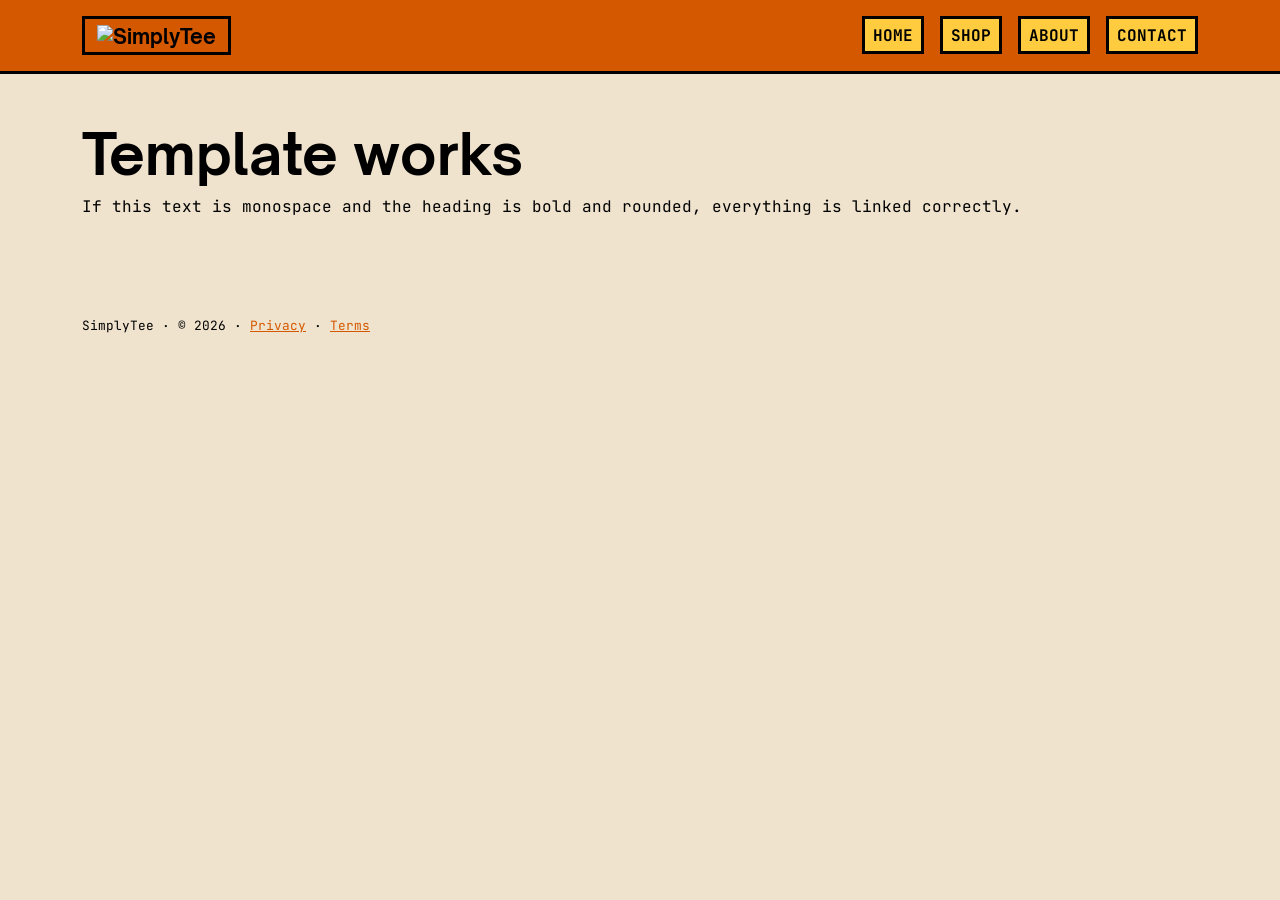
==== index.html @ 86fac99c "Add shared navbar, footer, and brand styles" ====
<!DOCTYPE html>
<html lang="en">
<head>
  <meta charset="UTF-8">
  <meta name="viewport" content="width=device-width, initial-scale=1.0">
  <title>SimplyTee | Simple T-Shirts for Everyday Life</title>
  <link rel="icon" type="image/svg+xml" href="images/favicon.svg">

  <link href="https://cdn.jsdelivr.net/npm/bootstrap@5.3.3/dist/css/bootstrap.min.css" rel="stylesheet">

  <link rel="preconnect" href="https://fonts.googleapis.com">
  <link rel="preconnect" href="https://fonts.gstatic.com" crossorigin>
  <link href="https://fonts.googleapis.com/css2?family=JetBrains+Mono:wght@400;700&family=Libre+Baskerville&display=swap" rel="stylesheet">

  <link rel="stylesheet" href="css/styles.css">
</head>
<body>

  <!-- NAVBAR: same on every page -->
  <nav class="navbar navbar-expand-lg">
    <div class="container">
      <a class="navbar-brand" href="index.html">
        <img src="images/logo-color.svg" alt="SimplyTee">
      </a>
      <button class="navbar-toggler" type="button" data-bs-toggle="collapse" data-bs-target="#mainNav" aria-controls="mainNav" aria-expanded="false" aria-label="Toggle navigation">
        <span class="navbar-toggler-icon"></span>
      </button>
      <div class="collapse navbar-collapse" id="mainNav">
        <ul class="navbar-nav ms-auto">
          <li class="nav-item"><a class="nav-link" href="index.html">Home</a></li>
          <li class="nav-item"><a class="nav-link" href="index.html#shop">Shop</a></li>
          <li class="nav-item"><a class="nav-link" href="index.html#about">About</a></li>
          <li class="nav-item"><a class="nav-link" href="contact.html">Contact</a></li>
        </ul>
      </div>
    </div>
  </nav>

  <!-- PAGE CONTENT GOES HERE -->
  <main class="container py-5">
    <h1>Template works</h1>
    <p>If this text is monospace and the heading is bold and rounded, everything is linked correctly.</p>
  </main>

  <!-- FOOTER: same on every page -->
  <footer>
    <div class="container">
      SimplyTee · © 2026 · <a href="privacy.html">Privacy</a> · <a href="terms.html">Terms</a>
    </div>
  </footer>

  <script src="https://cdn.jsdelivr.net/npm/bootstrap@5.3.3/dist/js/bootstrap.bundle.min.js"></script>
  <script src="js/script.js"></script>
</body>
</html>
---- css/styles.css ----
/* ===== Fonts ===== */
@font-face {
  font-family: "Open Sauce One";
  src: url("../fonts/opensauceone-bold.ttf") format("truetype");
  font-weight: 700;
  font-display: swap;
}

/* ===== Brand tokens ===== */
:root {
  --st-yellow: #FFCC40;
  --st-cream: #EFE3CE;
  --st-orange: #D45800;
  --st-brown: #5E2A1E; /* REPLACE with real hex from Figma */
  --st-black: #000000;

  --font-heading: "Open Sauce One", "Helvetica Neue", Arial, sans-serif;
  --font-body: "JetBrains Mono", monospace;
  --font-accent: "Libre Baskerville", Georgia, serif;

  --st-border: 3px solid var(--st-black);
}

/* ===== Base ===== */
body {
  background-color: var(--st-cream);
  color: var(--st-black);
  font-family: var(--font-body);
  line-height: 1.6;
}

h1, h2, h3, h4, h5, h6, .navbar-brand {
  font-family: var(--font-heading);
  font-weight: 700;
  line-height: 1.15;
}

h1 { font-size: clamp(2rem, 6vw, 3.5rem); }
h2 { font-size: clamp(1.6rem, 4.5vw, 2.5rem); }

.accent-text {
  font-family: var(--font-accent);
}

a {
  color: var(--st-orange);
}

/* ===== Background helpers ===== */
.bg-st-yellow { background-color: var(--st-yellow); }
.bg-st-orange { background-color: var(--st-orange); color: var(--st-cream); }
.bg-st-brown  { background-color: var(--st-brown);  color: var(--st-cream); }
.bg-st-black  { background-color: var(--st-black);  color: var(--st-cream); }

/* Bordered boxes, matches the brand kit look */
.st-box {
  border: var(--st-border);
  padding: 1.5rem;
}

/* ===== Buttons with folded corner ===== */
.btn-st-primary,
.btn-st-secondary {
  position: relative;
  font-family: var(--font-body);
  font-size: 1.1rem;
  padding: 0.6rem 2.75rem 0.6rem 1.5rem;
  border: var(--st-border);
  border-radius: 0;
  clip-path: polygon(0 0, calc(100% - 22px) 0, 100% 22px, 100% 100%, 0 100%);
  transition: transform 0.15s ease;
}

.btn-st-primary::after,
.btn-st-secondary::after {
  content: "";
  position: absolute;
  top: 0;
  right: 0;
  width: 22px;
  height: 22px;
  background: linear-gradient(225deg, transparent 50%, var(--st-cream) 50%);
}

.btn-st-primary {
  background-color: var(--st-yellow);
  color: var(--st-black);
  text-transform: uppercase;
  font-weight: 700;
}

.btn-st-secondary {
  background-color: var(--st-orange);
  color: var(--st-black);
}

.btn-st-primary:hover,
.btn-st-secondary:hover {
  transform: translateY(-2px);
}

/* ===== Navbar ===== */
.navbar {
  background-color: var(--st-orange);
  border-bottom: var(--st-border);
  padding: 1rem 0;
}

.navbar-brand {
  background-color: var(#D45800);
  border: var(--st-border);
  padding: 0.25rem 0.75rem;
}

.navbar-brand img {
  height: 40px;
}

.navbar .nav-link {
  background-color: var(--st-yellow);
  border: var(--st-border);
  color: var(--st-black);
  font-family: var(--font-body);
  font-weight: 700;
  text-transform: uppercase;
  padding: 0.2rem 0.75rem;
  margin-left: 1rem;
}

.navbar .nav-link:hover,
.navbar .nav-link.active {
  background-color: var(--st-cream);
  color: var(--st-black);
}

.navbar-toggler {
  background-color: var(--st-yellow);
  border: var(--st-border);
  border-radius: 0;
}

@media (max-width: 991.98px) {
  .navbar .nav-link {
    margin: 0.75rem 0 0;
    text-align: center;
  }
}
/* ===== Forms ===== */
.form-control {
  font-family: var(--font-body);
  border: var(--st-border);
  border-radius: 0;
  background-color: #fff;
}

.form-control:focus {
  border-color: var(--st-orange);
  box-shadow: 0 0 0 3px rgba(212, 88, 0, 0.3);
}

/* ===== Footer ===== */
footer {
  background-color: var(--st-cream);
  color: var(--st-black);
  font-size: 0.8rem;
  padding: 2rem 0;
}

footer a {
  color: var(--st-orange);
}
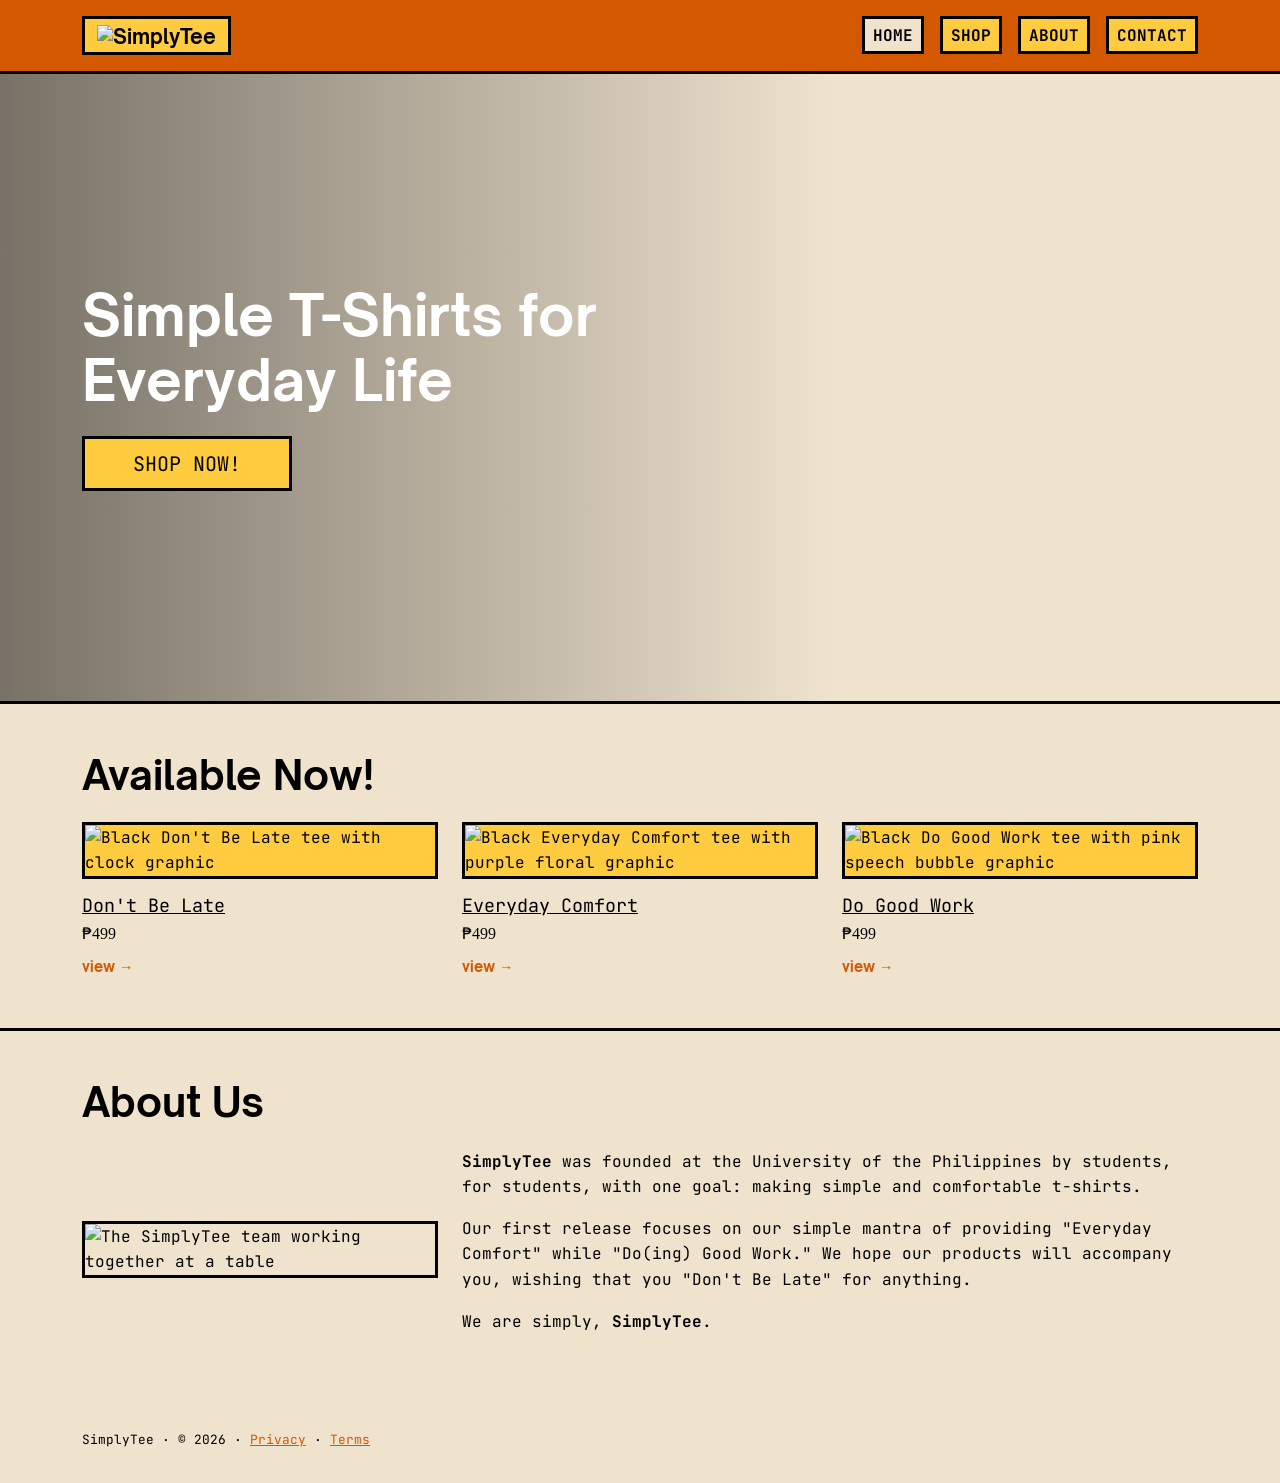
==== commit 4bae6a03: "feat: build SimplyTee homepage" ====
--- a/index.html
+++ b/index.html
@@ -27,7 +27,7 @@
       </button>
       <div class="collapse navbar-collapse" id="mainNav">
         <ul class="navbar-nav ms-auto">
-          <li class="nav-item"><a class="nav-link" href="index.html">Home</a></li>
+          <li class="nav-item"><a class="nav-link active" aria-current="page" href="index.html">Home</a></li>
           <li class="nav-item"><a class="nav-link" href="index.html#shop">Shop</a></li>
           <li class="nav-item"><a class="nav-link" href="index.html#about">About</a></li>
           <li class="nav-item"><a class="nav-link" href="contact.html">Contact</a></li>
@@ -37,11 +37,70 @@
   </nav>
 
   <!-- PAGE CONTENT GOES HERE -->
-  <main class="container py-5">
-    <h1>Template works</h1>
-    <p>If this text is monospace and the heading is bold and rounded, everything is linked correctly.</p>
-  </main>
+ <main>
 
+  <!-- HERO -->
+  <section class="hero">
+    <div class="container">
+      <h1>Simple T-Shirts for Everyday Life</h1>
+      <a href="#shop" class="btn btn-st-shop mt-3">Shop Now!</a>
+    </div>
+  </section>
+
+  <!-- AVAILABLE NOW -->
+  <section id="shop" class="home-section section-divider">
+    <div class="container">
+      <h2 class="mb-4">Available Now!</h2>
+      <div class="row g-4">
+
+        <div class="col-12 col-md-4">
+          <div class="product-card">
+            <img src="images/shirt-dont-be-late.png" alt="Black Don't Be Late tee with clock graphic">
+            <a href="shirt1.html" class="product-name">Don't Be Late</a>
+            <p class="product-price">₱499</p>
+            <a href="shirt1.html" class="view-link">view →</a>
+          </div>
+        </div>
+
+        <div class="col-12 col-md-4">
+          <div class="product-card">
+            <img src="images/shirt-everyday-comfort.png" alt="Black Everyday Comfort tee with purple floral graphic">
+            <a href="shirt2.html" class="product-name">Everyday Comfort</a>
+            <p class="product-price">₱499</p>
+            <a href="shirt2.html" class="view-link">view →</a>
+          </div>
+        </div>
+
+        <div class="col-12 col-md-4">
+          <div class="product-card">
+            <img src="images/shirt-do-good-work.png" alt="Black Do Good Work tee with pink speech bubble graphic">
+            <a href="shirt3.html" class="product-name">Do Good Work</a>
+            <p class="product-price">₱499</p>
+            <a href="shirt3.html" class="view-link">view →</a>
+          </div>
+        </div>
+
+      </div>
+    </div>
+  </section>
+  <!-- ABOUT US -->
+  <section id="about" class="home-section">
+    <div class="container">
+      <h2 class="mb-4">About Us</h2>
+      <div class="row g-4 align-items-center">
+        <div class="col-12 col-md-4">
+          <img src="images/about.jpg" class="img-fluid about-img" alt="The SimplyTee team working together at a table">
+        </div>
+        <div class="col-12 col-md-8">
+          <p><strong>SimplyTee</strong> was founded at the University of the Philippines by students, for students, with one goal: making simple and comfortable t-shirts.</p>
+          <p>Our first release focuses on our simple mantra of providing "Everyday Comfort" while "Do(ing) Good Work." We hope our products will accompany you, wishing that you "Don't Be Late" for anything.</p>
+          <p>We are simply, <strong>SimplyTee</strong>.</p>
+        </div>
+      </div>
+    </div>
+  </section>
+
+</main>
   <!-- FOOTER: same on every page -->
   <footer>
     <div class="container">
--- a/css/styles.css
+++ b/css/styles.css
@@ -107,7 +107,7 @@
 }
 
 .navbar-brand {
-  background-color: var(#D45800);
+  background-color: var(--st-yellow);
   border: var(--st-border);
   padding: 0.25rem 0.75rem;
 }
@@ -168,4 +168,76 @@
 
 footer a {
   color: var(--st-orange);
+}
+/* ===== Homepage ===== */
+.hero {
+  background:
+    linear-gradient(90deg, rgba(0, 0, 0, 0.5) 0%, rgba(0, 0, 0, 0) 65%),
+    url("../images/hero.jpg") center / cover no-repeat;
+  min-height: 70vh;
+  display: flex;
+  align-items: center;
+  border-bottom: var(--st-border);
+}
+
+.hero h1 {
+  color: #fff;
+  max-width: 16ch;
+}
+
+.btn-st-shop {
+  background-color: var(--st-yellow);
+  color: var(--st-black);
+  border: var(--st-border);
+  border-radius: 0;
+  font-family: var(--font-body);
+  font-size: 1.25rem;
+  text-transform: uppercase;
+  padding: 0.6rem 3rem;
+}
+
+.btn-st-shop:hover {
+  background-color: var(--st-cream);
+  color: var(--st-black);
+  border: var(--st-border);
+}
+
+.home-section {
+  padding: 3rem 0;
+}
+
+.section-divider {
+  border-bottom: var(--st-border);
+}
+
+.product-card img {
+  width: 100%;
+  aspect-ratio: 1 / 1;
+  object-fit: contain;
+  background-color: var(--st-yellow);
+  border: var(--st-border);
+  margin-bottom: 0.75rem;
+}
+
+.product-name {
+  display: block;
+  color: var(--st-black);
+  font-size: 1.15rem;
+  text-decoration: underline;
+}
+
+.product-price {
+  font-family: var(--font-accent);
+  margin-bottom: 0.5rem;
+}
+
+.view-link {
+  font-family: var(--font-heading);
+  font-weight: 700;
+  font-size: 0.9rem;
+  text-decoration: none;
+}
+
+.about-img {
+  border: var(--st-border);
 }
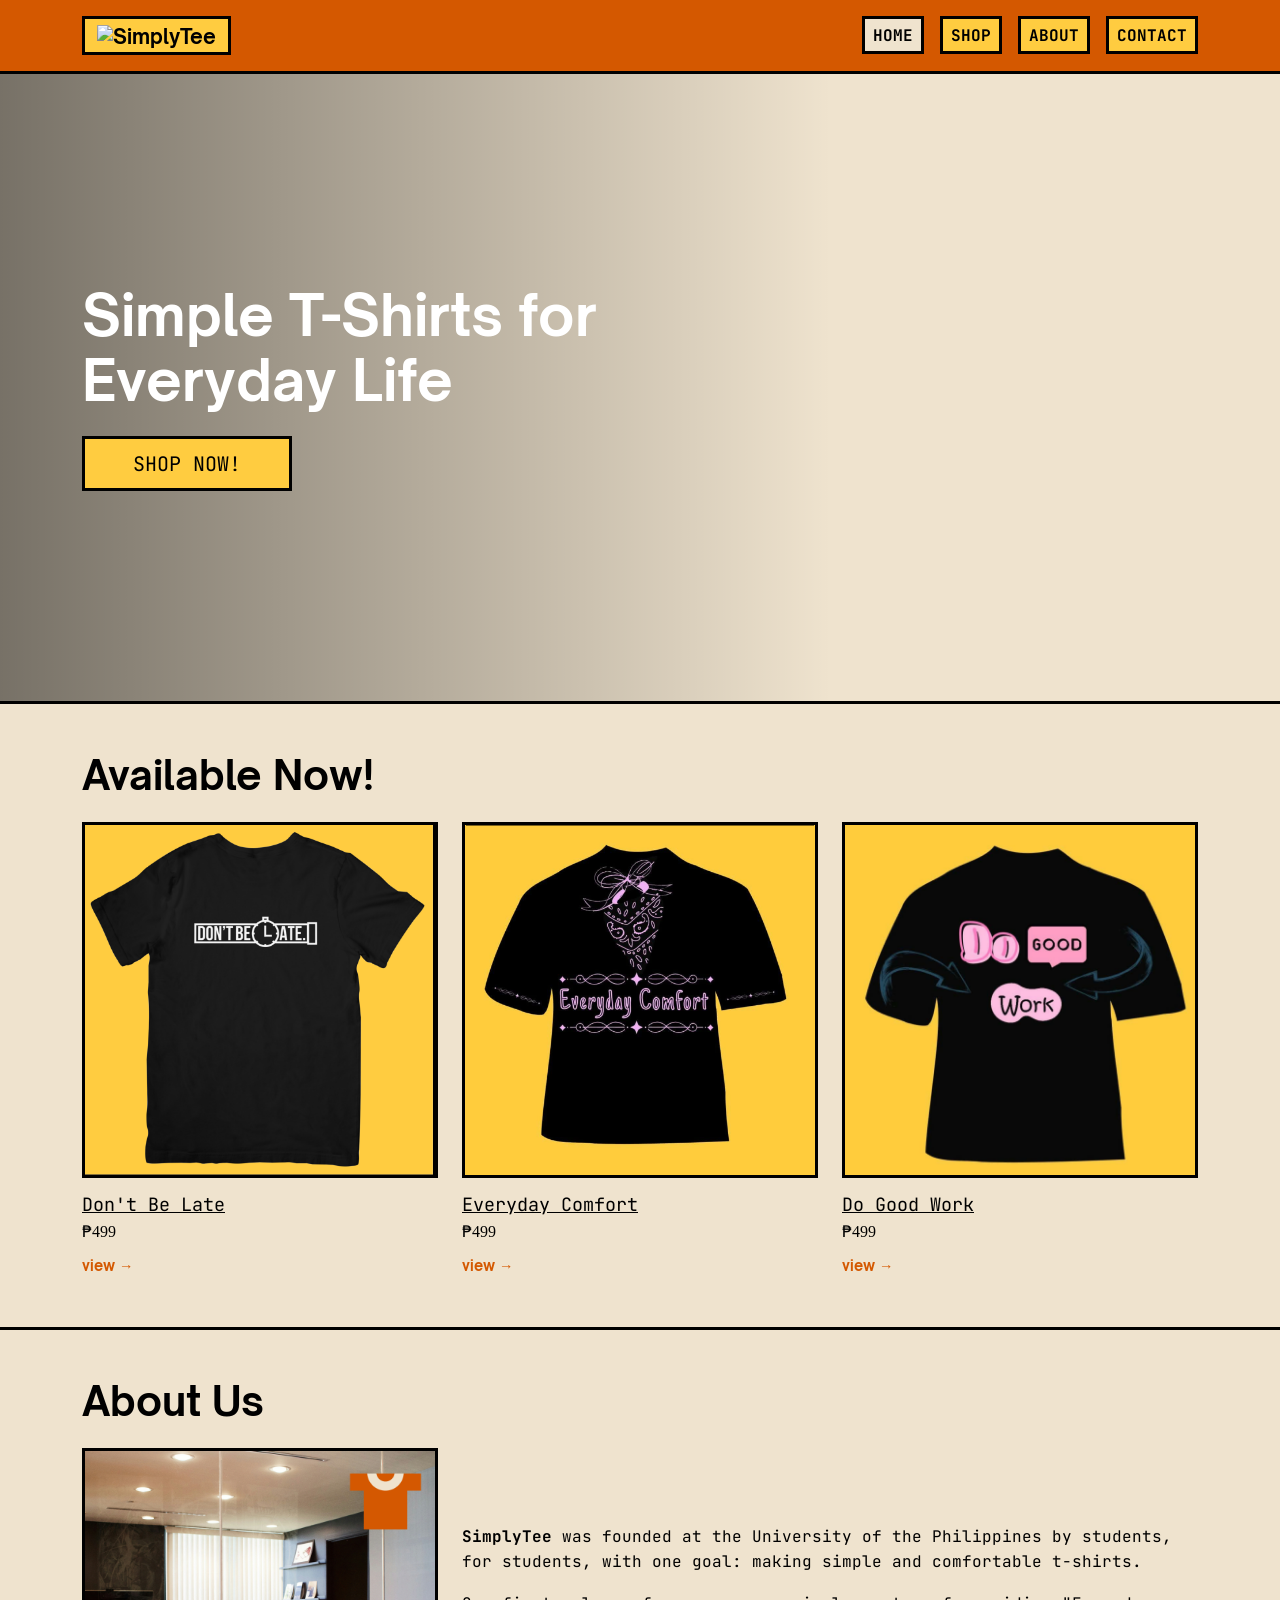
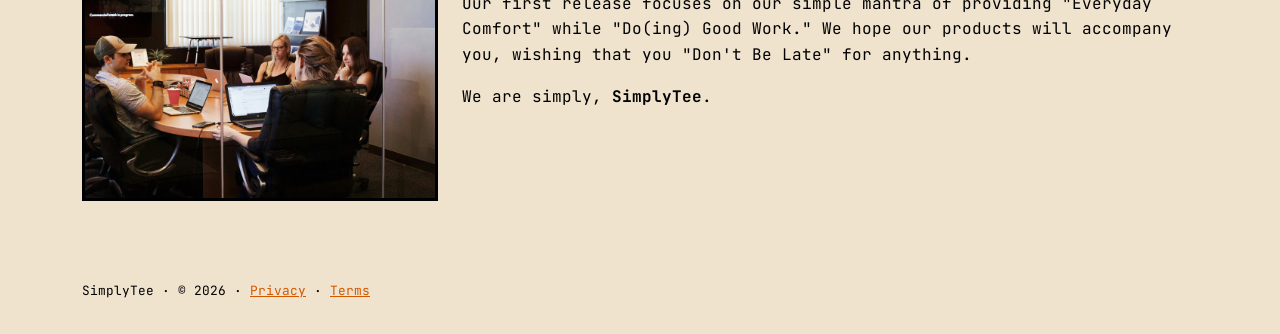
==== commit 2eb1b04c: "Add Privacy Policy page with detailed information on data handling practices" ====
--- a/index.html
+++ b/index.html
@@ -89,7 +89,7 @@
       <h2 class="mb-4">About Us</h2>
       <div class="row g-4 align-items-center">
         <div class="col-12 col-md-4">
-          <img src="images/about.jpg" class="img-fluid about-img" alt="The SimplyTee team working together at a table">
+          <img src="images/about.png" class="img-fluid about-img" alt="The SimplyTee team working together at a table">
         </div>
         <div class="col-12 col-md-8">
           <p><strong>SimplyTee</strong> was founded at the University of the Philippines by students, for students, with one goal: making simple and comfortable t-shirts.</p>
--- a/css/styles.css
+++ b/css/styles.css
@@ -240,4 +240,75 @@
 
 .about-img {
   border: var(--st-border);
+}
+/* ===== Product pages ===== */
+.product-img {
+  width: 100%;
+  aspect-ratio: 1 / 1;
+  object-fit: contain;
+  background-color: var(--st-yellow);
+  border: var(--st-border);
+}
+
+.st-select {
+  background-color: var(--st-yellow);
+  border: var(--st-border);
+  border-radius: 0;
+  font-family: var(--font-body);
+  font-weight: 700;
+  max-width: 280px;
+}
+
+.st-qty {
+  background-color: var(--st-yellow);
+  border: var(--st-border);
+  border-radius: 0;
+  font-family: var(--font-body);
+  width: 110px;
+}
+
+.btn-st-order {
+  background-color: var(--st-orange);
+  color: var(--st-black);
+  border: var(--st-border);
+  border-radius: 0;
+  font-family: var(--font-body);
+  font-weight: 700;
+  text-transform: uppercase;
+  padding: 0.5rem 2.5rem;
+}
+
+.btn-st-order:hover {
+  background-color: var(--st-yellow);
+  color: var(--st-black);
+  border: var(--st-border);
+}
+
+.order-feedback {
+  min-height: 1.5rem;
+  font-weight: 700;
+}
+
+.section-label {
+  text-transform: uppercase;
+  margin-bottom: 0.25rem;
+}
+
+/* ===== Contact page ===== */
+.contact-img {
+  border: var(--st-border);
+}
+
+.contact-info a {
+  color: var(--st-black);
+}
+
+/* ===== Privacy and Terms ===== */
+.legal-page {
+  max-width: 80ch;
+}
+
+.last-updated {
+  font-size: 0.8rem;
+  margin-bottom: 1.5rem;
 }
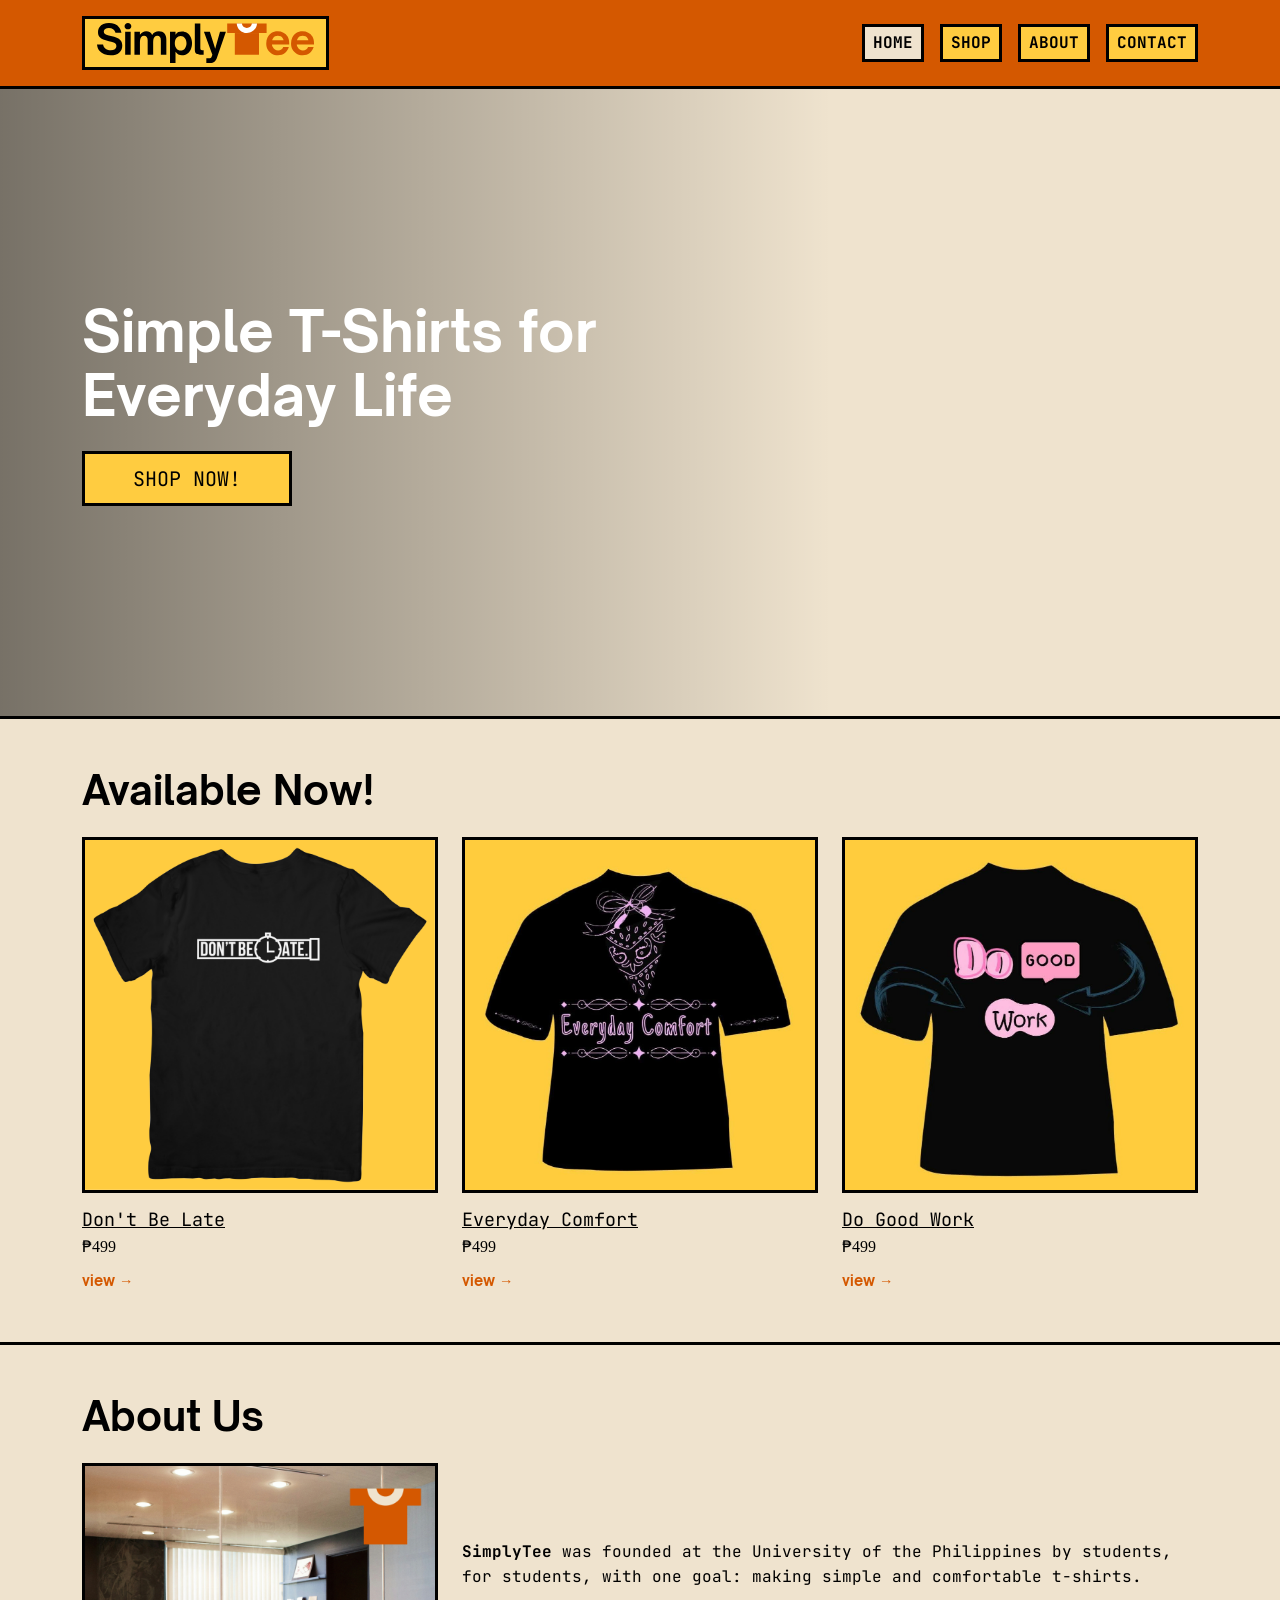
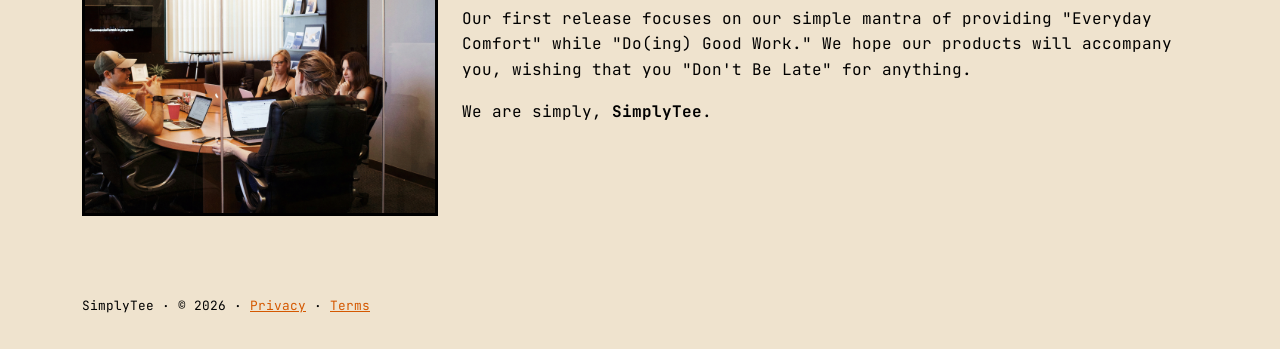
==== commit 71aad317: "Added image links" ====
--- a/index.html
+++ b/index.html
@@ -48,14 +48,14 @@
   </section>
 
   <!-- AVAILABLE NOW -->
-  <section id="shop" class="home-section section-divider">
+   <section id="shop" class="home-section section-divider">
     <div class="container">
       <h2 class="mb-4">Available Now!</h2>
       <div class="row g-4">
 
         <div class="col-12 col-md-4">
           <div class="product-card">
-            <img src="images/shirt-dont-be-late.png" alt="Black Don't Be Late tee with clock graphic">
+            <a href="shirt1.html"><img src="images/shirt-dont-be-late.png" alt="Black Don't Be Late tee with watchgraphic"></a>
             <a href="shirt1.html" class="product-name">Don't Be Late</a>
             <p class="product-price">₱499</p>
             <a href="shirt1.html" class="view-link">view →</a>
@@ -64,7 +64,7 @@
 
         <div class="col-12 col-md-4">
           <div class="product-card">
-            <img src="images/shirt-everyday-comfort.png" alt="Black Everyday Comfort tee with purple floral graphic">
+            <a href="shirt2.html"><img src="images/shirt-everyday-comfort.png" alt="Black Everyday Comfort tee with purple floral graphic"></a>
             <a href="shirt2.html" class="product-name">Everyday Comfort</a>
             <p class="product-price">₱499</p>
             <a href="shirt2.html" class="view-link">view →</a>
@@ -73,7 +73,7 @@
 
         <div class="col-12 col-md-4">
           <div class="product-card">
-            <img src="images/shirt-do-good-work.png" alt="Black Do Good Work tee with pink speech bubble graphic">
+            <a href="shirt3.html"><img src="images/shirt-do-good-work.png" alt="Black Do Good Work tee with pink speech bubble graphic"></a>
             <a href="shirt3.html" class="product-name">Do Good Work</a>
             <p class="product-price">₱499</p>
             <a href="shirt3.html" class="view-link">view →</a>
@@ -111,4 +111,4 @@
   <script src="https://cdn.jsdelivr.net/npm/bootstrap@5.3.3/dist/js/bootstrap.bundle.min.js"></script>
   <script src="js/script.js"></script>
 </body>
-</html>+</html>
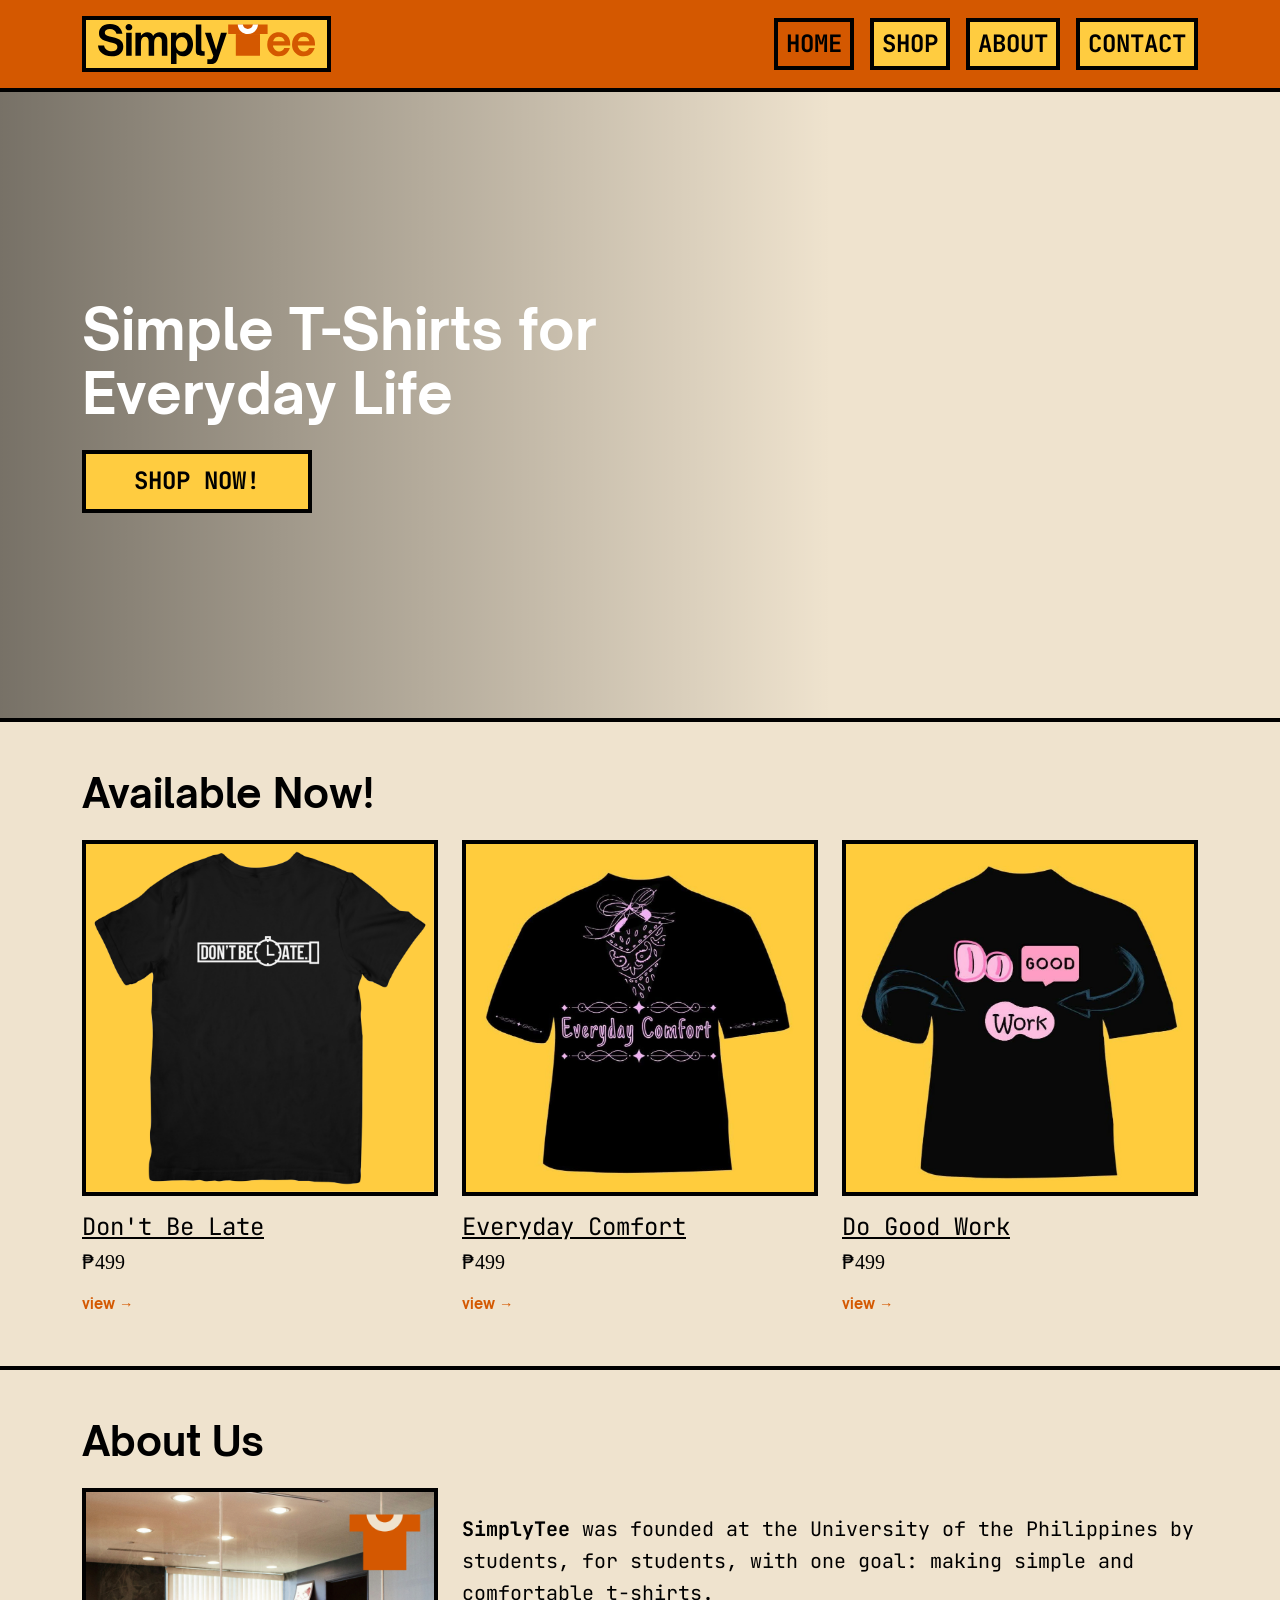
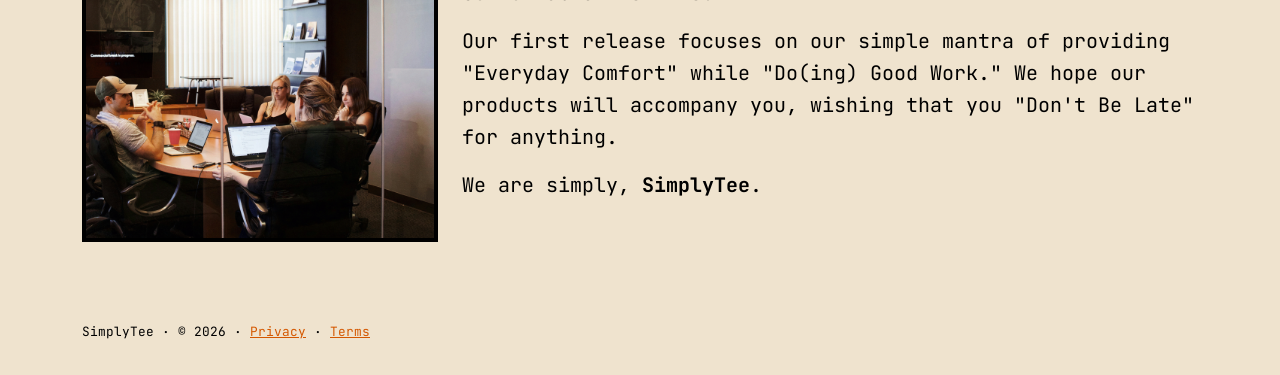
==== commit 862f20c7: "Minor alt text grammar fix Updated alt text for product image to improve accessibility." ====
--- a/index.html
+++ b/index.html
@@ -55,7 +55,7 @@
 
         <div class="col-12 col-md-4">
           <div class="product-card">
-            <a href="shirt1.html"><img src="images/shirt-dont-be-late.png" alt="Black Don't Be Late tee with watchgraphic"></a>
+            <a href="shirt1.html"><img src="images/shirt-dont-be-late.png" alt="Black Don't Be Late tee with text integrated into a minimalistic watch graphic"></a>
             <a href="shirt1.html" class="product-name">Don't Be Late</a>
             <p class="product-price">₱499</p>
             <a href="shirt1.html" class="view-link">view →</a>
--- a/css/styles.css
+++ b/css/styles.css
@@ -5,27 +5,30 @@
   font-weight: 700;
   font-display: swap;
 }
+
 
 /* ===== Brand tokens ===== */
 :root {
   --st-yellow: #FFCC40;
   --st-cream: #EFE3CE;
   --st-orange: #D45800;
-  --st-brown: #5E2A1E; /* REPLACE with real hex from Figma */
+  --st-brown: #6D281C; 
   --st-black: #000000;
 
   --font-heading: "Open Sauce One", "Helvetica Neue", Arial, sans-serif;
   --font-body: "JetBrains Mono", monospace;
   --font-accent: "Libre Baskerville", Georgia, serif;
 
-  --st-border: 3px solid var(--st-black);
-}
+  --st-border: 4px solid var(--st-black);
+}
+
 
 /* ===== Base ===== */
 body {
   background-color: var(--st-cream);
   color: var(--st-black);
   font-family: var(--font-body);
+  font-size: 1.25rem;
   line-height: 1.6;
 }
 
@@ -35,6 +38,7 @@
   line-height: 1.15;
 }
 
+
 h1 { font-size: clamp(2rem, 6vw, 3.5rem); }
 h2 { font-size: clamp(1.6rem, 4.5vw, 2.5rem); }
 
@@ -45,6 +49,7 @@
 a {
   color: var(--st-orange);
 }
+
 
 /* ===== Background helpers ===== */
 .bg-st-yellow { background-color: var(--st-yellow); }
@@ -52,11 +57,13 @@
 .bg-st-brown  { background-color: var(--st-brown);  color: var(--st-cream); }
 .bg-st-black  { background-color: var(--st-black);  color: var(--st-cream); }
 
+
 /* Bordered boxes, matches the brand kit look */
 .st-box {
   border: var(--st-border);
   padding: 1.5rem;
 }
+
 
 /* ===== Buttons with folded corner ===== */
 .btn-st-primary,
@@ -92,12 +99,14 @@
 .btn-st-secondary {
   background-color: var(--st-orange);
   color: var(--st-black);
+  font-weight: 700;
 }
 
 .btn-st-primary:hover,
 .btn-st-secondary:hover {
   transform: translateY(-2px);
 }
+
 
 /* ===== Navbar ===== */
 .navbar {
@@ -122,6 +131,7 @@
   color: var(--st-black);
   font-family: var(--font-body);
   font-weight: 700;
+  font-size: 1.50rem;
   text-transform: uppercase;
   padding: 0.2rem 0.75rem;
   margin-left: 1rem;
@@ -129,7 +139,7 @@
 
 .navbar .nav-link:hover,
 .navbar .nav-link.active {
-  background-color: var(--st-cream);
+  background-color: var(--st-orange);
   color: var(--st-black);
 }
 
@@ -191,7 +201,8 @@
   border: var(--st-border);
   border-radius: 0;
   font-family: var(--font-body);
-  font-size: 1.25rem;
+  font-size: 1.50rem;
+  font-weight: 700;
   text-transform: uppercase;
   padding: 0.6rem 3rem;
 }
@@ -222,7 +233,7 @@
 .product-name {
   display: block;
   color: var(--st-black);
-  font-size: 1.15rem;
+  font-size: 1.50rem;
   text-decoration: underline;
 }
 
@@ -241,7 +252,9 @@
 .about-img {
   border: var(--st-border);
 }
-/* ===== Product pages ===== */
+
+
+/* ===== Solo Product Pages ===== */
 .product-img {
   width: 100%;
   aspect-ratio: 1 / 1;
@@ -254,17 +267,21 @@
   background-color: var(--st-yellow);
   border: var(--st-border);
   border-radius: 0;
-  font-family: var(--font-body);
-  font-weight: 700;
-  max-width: 280px;
+  padding: 0.2rem 0.5rem;
+  font-family: var(--font-body);
+  font-weight: 700;
+  font-size : 1.50rem;
+  min-width: 500px;
 }
 
 .st-qty {
   background-color: var(--st-yellow);
   border: var(--st-border);
-  border-radius: 0;
-  font-family: var(--font-body);
-  width: 110px;
+  padding: 1rem 1rem;
+  border-radius: 0;
+  font-size: 1.50rem;
+  font-family: var(--font-body);
+  min-width: 200px;
 }
 
 .btn-st-order {
@@ -274,8 +291,9 @@
   border-radius: 0;
   font-family: var(--font-body);
   font-weight: 700;
-  text-transform: uppercase;
-  padding: 0.5rem 2.5rem;
+  font-size: 1.50rem;
+  text-transform: uppercase;
+  padding: 1rem 3rem;
 }
 
 .btn-st-order:hover {
@@ -294,6 +312,7 @@
   margin-bottom: 0.25rem;
 }
 
+
 /* ===== Contact page ===== */
 .contact-img {
   border: var(--st-border);
@@ -302,6 +321,7 @@
 .contact-info a {
   color: var(--st-black);
 }
+
 
 /* ===== Privacy and Terms ===== */
 .legal-page {
@@ -311,4 +331,4 @@
 .last-updated {
   font-size: 0.8rem;
   margin-bottom: 1.5rem;
-}+}
